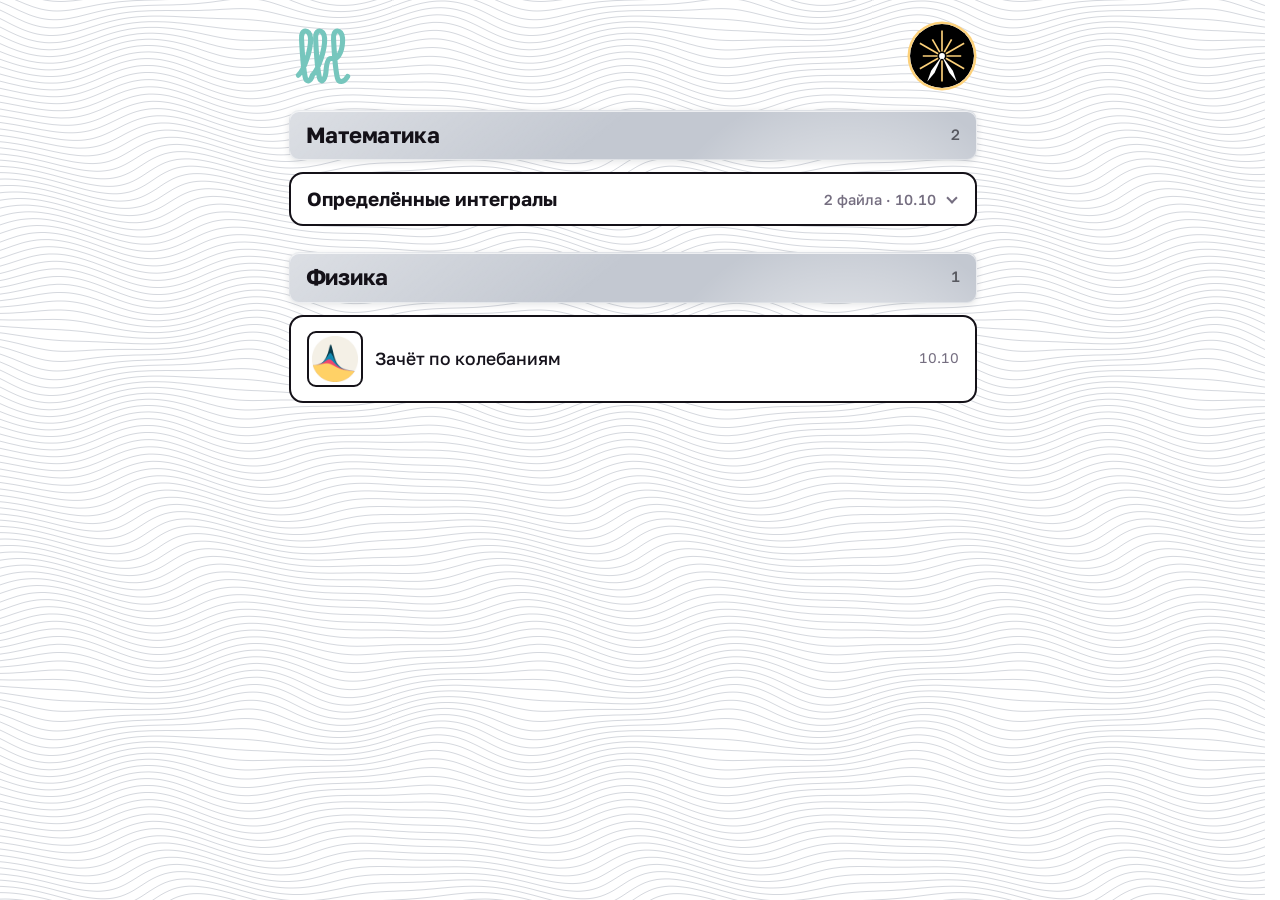
==== chrome/index.html @ 43d51f69 "11-1: страница-ссылка /chrome/ — на Android открывает сайт в Chrome Co-Authored-By: Claude Opus 5.5 " ====
<!doctype html>
<html lang="ru">
<head>
<meta charset="utf-8">
<meta name="viewport" content="width=device-width, initial-scale=1, viewport-fit=cover">
<meta name="robots" content="noindex, nofollow">
<meta name="color-scheme" content="only light">
<meta name="theme-color" content="#FFFFFF">
<title>11-1</title>
<!-- Ссылка для чата класса: открыть сайт в Chrome, а не во встроенном
     браузере мессенджера (владелец, 10.10.2026). Мессенджеры делают
     кликабельными только https-ссылки, поэтому сам адрес intent://
     в чат не годится — он живёт здесь, а в чат идёт эта страница.

     Android — сразу intent:// в Chrome; нет Chrome — Android сам
     уходит на сайт по browser_fallback_url. Встроенный браузер может
     не пустить переход без нажатия, на этот случай кнопка. Остальные
     (iPhone, компьютер) сразу уходят на сайт: открыть Chrome на iPhone
     можно только его собственной схемой, и без Chrome Safari покажет
     ошибку. -->
<link rel="icon" href="../assets/logo.svg" type="image/svg+xml">
<link rel="apple-touch-icon" href="../assets/icons/apple-touch-icon.png">
<link rel="stylesheet" href="../assets/style.css?v=10">
<style>
  .go {
    display: grid;
    justify-items: center;
    gap: 18px;
    padding: 18vh 0 0;
    text-align: center;
  }
  .go-text { margin: 0; font-size: 19px; font-weight: 500; }
  /* Кнопка «Бумаги» — белая в чёрной обводке. */
  .go-btn {
    display: inline-flex;
    align-items: center;
    min-height: 48px;
    padding: 0 22px;
    border: var(--frame);
    border-radius: 999px;
    background: var(--surface);
    color: var(--black);
    font-size: 18px;
    font-weight: 600;
    text-decoration: none;
  }
  .go-btn:active { background: var(--quiet); }
  .go-stay { color: var(--ink-muted); font-size: 15px; }
</style>
</head>
<body>
<div class="wrap">
  <main class="go">
    <svg class="brand-logo" viewBox="0 0 100 100" aria-hidden="true" focusable="false">
      <g transform="translate(2.5 0)" fill="none" stroke-linecap="round" stroke-linejoin="round">
        <path stroke="#76C6BD" stroke-width="8" d="M9 80 C18 72 29 40 28 22 C27 7 12 7 14 24 C15 44 17 72 20 84 C22 92 28 90 31 80 C40 72 51 40 50 22 C49 7 34 7 36 24 C37 44 39 72 42 84 C44 92 50 90 52 76 C53 62 55 54 60 54 H65 C72 54 79 40 78 22 C77 7 62 7 64 24 C65 44 67 72 70 84 C72 92 80 92 86 82"/>
      </g>
    </svg>
    <p class="go-text">Сайт класса откроется в Chrome</p>
    <!-- Без скрипта кнопка просто ведёт на сайт. -->
    <a class="go-btn" id="go" href="../">Открыть в Chrome</a>
    <a class="go-stay" href="../">Открыть здесь</a>
  </main>
</div>
<script>
(function () {
  "use strict";
  var SITE = "https://conduit-admin.github.io/eleven-one/";
  if (!/Android/i.test(navigator.userAgent)) {
    location.replace(SITE);
    return;
  }
  var intent = "intent://conduit-admin.github.io/eleven-one/#Intent;scheme=https;" +
               "package=com.android.chrome;S.browser_fallback_url=" +
               encodeURIComponent(SITE) + ";end";
  document.getElementById("go").href = intent;
  location.href = intent;
})();
</script>
</body>
</html>
---- assets/style.css ----
/* 11-1 — оформление «Бумага», как у «Лучезарности» (web/styles/bumaga.md
   в knowledge). Отсюда взято нужное одной странице: белый лист с муаром,
   чёрная обводка всего, кроме металла, платиновые плашки разделов, Golos
   крупно, жирным — только заголовки. Свободны в цвете только обложки
   документов. Тема одна, светлая. */

:root {
  color-scheme: only light;

  --plane: #FFFFFF;
  --surface: #FFFFFF;
  --ink: #16131C;
  --ink-muted: #756E80;
  --quiet: rgba(22, 19, 28, 0.055);
  --line: #D6D3DA;
  --gold-logo: #FDD17A;

  /* Платина — плашки разделов и линии муара. */
  --plat: #D5D8DE;
  --plat-plate: #C3C8D1;

  --black: #141118;
  --frame: 2.5px solid var(--black);
  --frame-sm: 2px solid var(--black);

  --radius: 14px;
  --radius-sm: 10px;
  --tap: 44px;

  --font-ui: "Golos Text", "Segoe UI Variable Text", system-ui, -apple-system,
             "Segoe UI", Roboto, sans-serif;
}

/* Golos Text, свой файл рядом. Кириллический берётся всегда, латинский —
   только если попадётся латиница. */
@font-face {
  font-family: "Golos Text";
  src: url("fonts/golos-cyrillic.woff2") format("woff2");
  font-weight: 400 700;
  font-style: normal;
  font-display: swap;
  unicode-range: U+0301, U+0400-045F, U+0490-0491, U+04B0-04B1, U+2116;
}

@font-face {
  font-family: "Golos Text";
  src: url("fonts/golos-latin.woff2") format("woff2");
  font-weight: 400 700;
  font-style: normal;
  font-display: swap;
  unicode-range: U+0000-00FF, U+0131, U+0152-0153, U+02BB-02BC, U+02C6, U+02DA,
                 U+02DC, U+0304, U+0308, U+0329, U+2000-206F, U+20AC, U+2122,
                 U+2191, U+2193, U+2212, U+2215, U+FEFF, U+FFFD;
}

* {
  box-sizing: border-box;
  -webkit-tap-highlight-color: rgba(0, 0, 0, 0);
}

:focus:not(:focus-visible) { outline: none; }

html, body { margin: 0; padding: 0; }

/* Фон — муар орденской ленты платиновыми линиями, плитка 480 на 360
   из репозитория «Лучезарности» (tools/muar.py там). По середине окна,
   чтобы поля слева и справа были одинаковыми. */
html {
  scrollbar-gutter: stable;
  background-color: var(--plane);
  background-image: url("muar.svg");
  background-size: 480px 360px;
  background-position: 50% 0;
}

body {
  color: var(--ink);
  font-family: var(--font-ui);
  font-size: 17px;
  line-height: 1.45;
  -webkit-text-size-adjust: 100%;
}

.wrap {
  max-width: 720px;
  margin: 0 auto;
  padding: 0 16px 48px;
}

/* ── шапка ─────────────────────────────────────────────── */

/* Шапка — два знака и ничего больше: слева логотип 11-1, справа знак
   «Лучезарности», как в шапке контрольной. Надписи рядом нет. */
.topbar {
  display: flex;
  align-items: center;
  justify-content: space-between;
  gap: 16px;
  padding: 24px 2.5px 22px;
}

.sr-only {
  position: absolute;
  width: 1px;
  height: 1px;
  margin: -1px;
  overflow: hidden;
  clip: rect(0 0 0 0);
  white-space: nowrap;
}

/* Логотипы — кнопки без собственного вида: нажатие ничего не открывает
   и не перезагружает, только запускает анимацию (класс tap ставит
   app.js). Цель касания — сам рисунок. */
.logo {
  display: block;
  flex: none;
  margin: 0;
  padding: 0;
  border: 0;
  border-radius: 10px;
  background: none;
  line-height: 0;
  cursor: pointer;
  -webkit-user-select: none;
  user-select: none;
}

.logo:focus-visible { outline: 2px solid var(--ink); outline-offset: 6px; }

.brand-logo {
  display: block;
  width: 64px;
  height: 64px;
}

/* Логотип сайта плоский: ни тени, ни рамки, ни круга — форма
   задана самим рисунком. Круглая кнопка только у знака. */
.znak-btn { border-radius: 50%; }

/* Жёлтое кольцо цвета лучей — только у знака и только на сайте,
   у самого знака его нет: так же, как на «Лучезарности». */
.znak { border-radius: 50%; box-shadow: 0 0 0 2.5px var(--gold-logo); }

/* Нажатие на знак — та же вспышка, что на «Лучезарности»: лучи разом
   вытягиваются от центра, толще и светлее, кольцо на миг толще,
   за 0,7 секунды всё возвращается. Поворота нет: он загнал бы луч
   на ноги «Л». */
.znak-rays { transform-origin: 50px 50px; }
.znak-btn.tap .znak-rays { animation: rays-flash .7s cubic-bezier(.2, .8, .3, 1); }
.znak-btn.tap .znak { animation: ring-flash .7s cubic-bezier(.2, .8, .3, 1); }

@keyframes rays-flash {
  0%   { transform: scale(1);   stroke: #FDD17A; stroke-width: 2.6; }
  30%  { transform: scale(1.2); stroke: #FFF2C6; stroke-width: 3.9; }
  100% { transform: scale(1);   stroke: #FDD17A; stroke-width: 2.6; }
}

@keyframes ring-flash {
  0%   { box-shadow: 0 0 0 2.5px var(--gold-logo); }
  30%  { box-shadow: 0 0 0 4px var(--gold-logo); }
  100% { box-shadow: 0 0 0 2.5px var(--gold-logo); }
}

/* Нажатие на логотип 11-1 — линия прописывается заново, одним
   росчерком слева направо, как пишут от руки. Штрих — вся линия
   (pathLength="1" в разметке), сдвиг штриха с 1 до 0 открывает её
   от начала к концу. Дольше лучей знака — 1,1 секунды: за 0,7
   росчерк выглядел бы мельканием. */
.petli-line { stroke-dasharray: 1 1; stroke-dashoffset: 0; }
.petli-btn.tap .petli-line { animation: write 1.1s cubic-bezier(.45, .05, .35, 1); }

@keyframes write {
  0%   { stroke-dashoffset: 1; }
  100% { stroke-dashoffset: 0; }
}

@media (prefers-reduced-motion: reduce) {
  .logo.tap * { animation: none !important; }
}

/* ── разделы ───────────────────────────────────────────── */

.block { margin-bottom: 26px; }

/* Заголовок раздела — платиновая плашка: заливка, косой блик, светлое
   пятно в правом углу, серая тень. Металл не обводится. */
.block-head {
  position: relative;
  overflow: hidden;
  isolation: isolate;
  display: flex;
  align-items: center;
  gap: 10px;
  margin: 0 0 12px;
  padding: 11px 16px;
  border: 1px solid rgba(255, 255, 255, 0.45);
  border-radius: var(--radius-sm);
  background-color: var(--plat-plate);
  background-image: linear-gradient(142deg, rgba(255, 255, 255, 0.42), rgba(255, 255, 255, 0) 46%);
  box-shadow: 0 2px 6px rgba(40, 46, 60, 0.12), 0 22px 44px -26px rgba(40, 46, 60, 0.5),
              inset 0 1px 0 rgba(255, 255, 255, 0.7);
  color: var(--black);
}

.block-head::after {
  content: "";
  position: absolute;
  z-index: -1;
  top: -70%;
  right: -12%;
  width: 62%;
  padding-bottom: 62%;
  border-radius: 50%;
  background: radial-gradient(circle, rgba(255, 255, 255, 0.95), transparent 68%);
  pointer-events: none;
}

.block-head h2 {
  margin: 0;
  font-size: 22px;
  font-weight: 700;
  letter-spacing: -0.01em;
  line-height: 1.2;
}

.block-count {
  margin-left: auto;
  color: rgba(20, 17, 24, 0.62);
  font-size: 15px;
  font-weight: 500;
  font-variant-numeric: tabular-nums;
}

/* Под плашкой — листы и карточки групп столбиком. Зазор 12, как между
   обведёнными карточками на «Лучезарности»: при 8 рамки слипались. */
.stack { display: grid; gap: 12px; }

/* Лист со строками — белый, в толстой чёрной обводке. */
.panel {
  display: grid;
  gap: 1px;
  padding: 6px;
  background: var(--surface);
  border: var(--frame);
  border-radius: var(--radius);
}

/* ── группа: работа и то, что к ней ────────────────────── */

/* Тот же белый лист в обводке, что у строк: в закрытом виде группа —
   карточка с шевроном. Строки внутри — на этом же листе, отделены
   от шапки тонкой чертой, а не рамкой. Так же устроены группы
   на «Лучезарности». */
.set {
  background: var(--surface);
  border: var(--frame);
  border-radius: var(--radius);
}

/* Без переноса: на телефоне длинное название переносится внутри себя,
   а число файлов и шеврон остаются справа на месте. С переносом
   шеврон съезжал на отдельную строку под названием. */
.set-head {
  display: flex;
  align-items: center;
  gap: 10px;
  min-height: var(--tap);
  padding: 13px 16px;
  border-radius: var(--radius);
  list-style: none;
  cursor: pointer;
  -webkit-user-select: none;
  user-select: none;
}

/* Родной треугольник прячем: шеврон справа рисуется сам и поворачивается. */
.set-head::-webkit-details-marker { display: none; }
.set-head::marker { content: ""; }
.set-head:focus-visible { outline: 2px solid var(--black); outline-offset: -2px; }

/* Название группы и под ним, если есть, пометка «исправлено». */
.set-label {
  flex: 1 1 auto;
  min-width: 0;
  display: flex;
  flex-direction: column;
  align-items: flex-start;
  gap: 4px;
}

/* Заголовок группы — 19 жирным, как группы на «Бумаге». */
.set-title {
  color: var(--black);
  font-size: 19px;
  font-weight: 700;
  line-height: 1.25;
  overflow-wrap: anywhere;
}

.set-meta {
  margin-left: auto;
  color: var(--ink-muted);
  font-size: 14.5px;
  font-weight: 500;
  font-variant-numeric: tabular-nums;
  white-space: nowrap;
}

/* Шеврон — уголок из двух рамок. Вниз — закрыто, вверх — открыто:
   стрелка показывает, куда поедет содержимое. */
.chev {
  flex: none;
  width: 8px;
  height: 8px;
  margin: 0 3px 3px 2px;
  border-right: 2px solid var(--ink-muted);
  border-bottom: 2px solid var(--ink-muted);
  transform: rotate(45deg);
  transition: transform .16s ease;
}

.set[open] > .set-head .chev { transform: translateY(3px) rotate(225deg); }

.set-body {
  display: grid;
  gap: 1px;
  margin: 0 6px;
  padding: 6px 0;
  border-top: 1px solid var(--line);
}

/* Строка в одну строку — в группе или без категории — и дата стоит
   вровень с подписью, а не прижата к верху, как у строк с категорией
   под названием. Класс ставит app.js. */
.row-one .row-aside { align-self: center; margin-top: 0; }

@media (prefers-reduced-motion: reduce) {
  .chev { transition: none; }
}

/* ── строка документа ──────────────────────────────────── */

.row {
  display: flex;
  align-items: center;
  gap: 12px;
  min-height: var(--tap);
  padding: 8px 10px;
  border-radius: var(--radius-sm);
  color: inherit;
  text-decoration: none;
  transition: background-color .14s ease;
}

.row:hover { background: var(--quiet); }
.row:focus-visible { outline: 2px solid var(--black); outline-offset: -2px; }

.row-label {
  flex: 1 1 auto;
  min-width: 0;
  display: flex;
  flex-direction: column;
  gap: 1px;
  font-size: 17.5px;
  font-weight: 500;
  overflow-wrap: anywhere;
}

.row-sub {
  color: var(--ink-muted);
  font-size: 15px;
  font-weight: 400;
}

/* Исправление: белая пилюля в чёрной обводке 2 — так на «Бумаге»
   выглядят все пометки, — рядом серым, что исправлено. Цвета
   своего нет: строгий набор «Бумаги» тревожного цвета не держит,
   и пометку выделяет рамка. */
.row-fix {
  display: flex;
  flex-wrap: wrap;
  align-items: baseline;
  gap: 2px 8px;
  margin-top: 4px;
  color: var(--ink-muted);
  font-size: 15px;
  font-weight: 400;
}

.fix-pill {
  flex: none;
  padding: 0 8px;
  border: var(--frame-sm);
  border-radius: 999px;
  background: var(--surface);
  color: var(--black);
  font-size: 13px;
  font-weight: 600;
  line-height: 1.5;
}

/* Дата — справа, тихо, цифры одной ширины. */
.row-aside {
  flex: none;
  align-self: flex-start;
  margin-top: 3px;
  color: var(--ink-muted);
  font-size: 14px;
  font-variant-numeric: tabular-nums;
  white-space: nowrap;
}

/* Миниатюра — иллюстрация с титула в чёрной рамке, квадрат с белым полем
   внутри, как паспарту: рисунок вписан целиком. У документа без обложки
   её нет — на её месте пустое место той же ширины с точкой, чтобы
   названия стояли по одной линии. */
.thumb, .nothumb {
  display: block;
  flex: none;
  width: 56px;
  height: 56px;
}

.thumb {
  padding: 3px;
  border: var(--frame-sm);
  border-radius: 9px;
  background: var(--surface);
  object-fit: contain;
}

.nothumb { display: grid; place-items: center; }

.nothumb::before {
  content: "";
  width: 8px;
  height: 8px;
  border-radius: 50%;
  background: #8A8494;
}

/* ── пустое и каркас ───────────────────────────────────── */

/* Пустой раздел — белая карточка с пунктиром: место есть, содержимого нет. */
.empty {
  padding: 18px 16px;
  border: 2px dashed var(--line);
  border-radius: var(--radius);
  background: var(--surface);
  color: var(--ink-muted);
}

.skeleton { display: grid; gap: 12px; }

.skeleton span {
  display: block;
  border-radius: var(--radius-sm);
  background: var(--quiet);
}

.skel-head { height: 48px; }
.skel-row { height: 72px; }

@media (max-width: 420px) {
  .row { gap: 10px; padding: 8px 6px; }
  .thumb, .nothumb { width: 48px; height: 48px; }
}
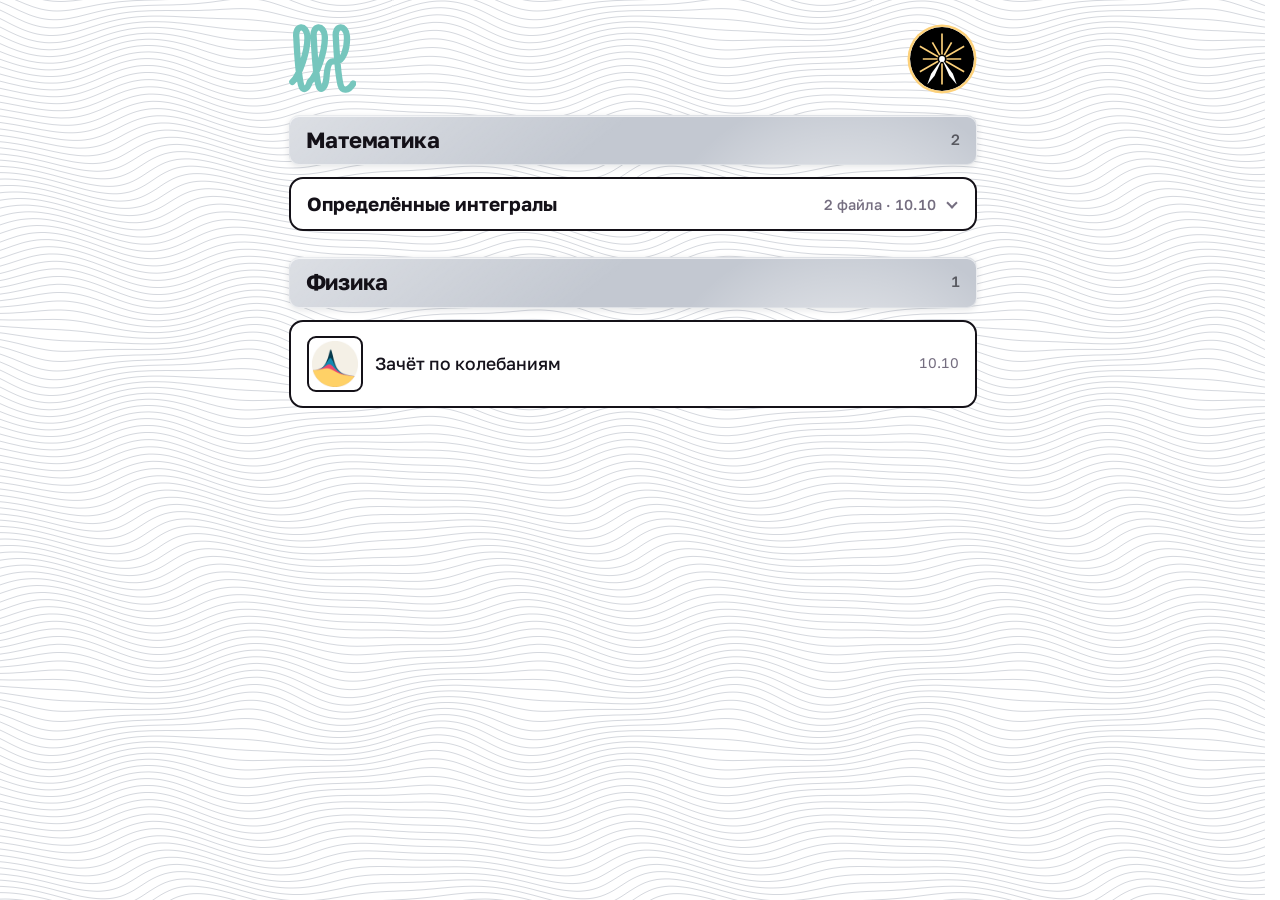
==== commit ad36b175: "11-1: логотип вровень со знаком — поле по линии, высота знака с кольцом, у левого края Co-Authored-B" ====
--- a/chrome/index.html
+++ b/chrome/index.html
@@ -20,7 +20,7 @@
      ошибку. -->
 <link rel="icon" href="../assets/logo.svg" type="image/svg+xml">
 <link rel="apple-touch-icon" href="../assets/icons/apple-touch-icon.png">
-<link rel="stylesheet" href="../assets/style.css?v=10">
+<link rel="stylesheet" href="../assets/style.css?v=11">
 <style>
   .go {
     display: grid;
--- a/assets/style.css
+++ b/assets/style.css
@@ -138,6 +138,15 @@
    задана самим рисунком. Круглая кнопка только у знака. */
 .znak-btn { border-radius: 50%; }
 
+/* «Петли» — вровень со знаком вместе с его кольцом: 64 + 2 × 2,5.
+   Поле рисунка обрезано по линии (viewBox в разметке), поэтому
+   высота — это высота самой линии, а ширина — по её пропорции
+   85,5 к 87,25. Сдвиг влево на 2,5 снимает отступ шапки, нужный
+   только кольцу знака: линия встаёт вровень с левым краем листов,
+   как кольцо — с правым. */
+.petli { width: 67.6px; height: 69px; }
+.petli-btn { margin-left: -2.5px; }
+
 /* Жёлтое кольцо цвета лучей — только у знака и только на сайте,
    у самого знака его нет: так же, как на «Лучезарности». */
 .znak { border-radius: 50%; box-shadow: 0 0 0 2.5px var(--gold-logo); }
